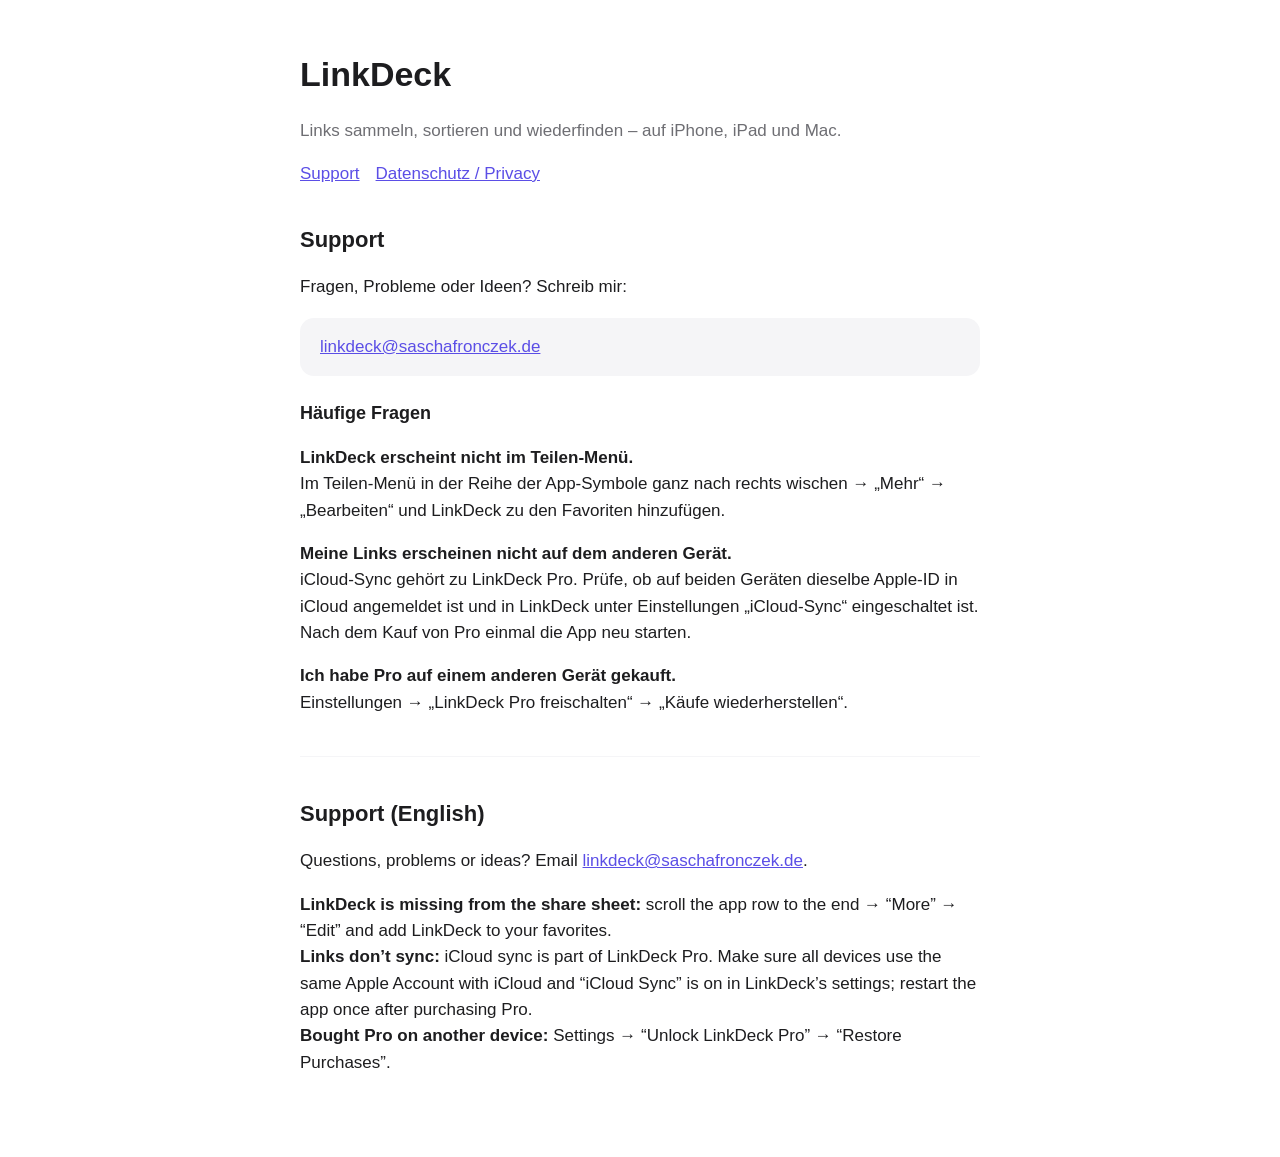
==== index.html @ c2d6adb9 "Support- und Datenschutzseite für LinkDeck Co-Authored-By: Claude Opus 5.5 (1M context) <noreply@ant" ====
<!doctype html>
<html lang="de">
<head>
<meta charset="utf-8"><meta name="viewport" content="width=device-width, initial-scale=1">
<title>LinkDeck – Support</title>
<link rel="stylesheet" href="style.css">
</head>
<body><main>
<h1>LinkDeck</h1>
<p class="muted">Links sammeln, sortieren und wiederfinden – auf iPhone, iPad und Mac.</p>
<nav><a href="index.html">Support</a><a href="privacy.html">Datenschutz / Privacy</a></nav>

<h2>Support</h2>
<p>Fragen, Probleme oder Ideen? Schreib mir:</p>
<div class="card"><a href="mailto:linkdeck@saschafronczek.de">linkdeck@saschafronczek.de</a></div>

<h3>Häufige Fragen</h3>
<p><strong>LinkDeck erscheint nicht im Teilen-Menü.</strong><br>
Im Teilen-Menü in der Reihe der App-Symbole ganz nach rechts wischen → „Mehr“ → „Bearbeiten“ und LinkDeck zu den Favoriten hinzufügen.</p>
<p><strong>Meine Links erscheinen nicht auf dem anderen Gerät.</strong><br>
iCloud-Sync gehört zu LinkDeck Pro. Prüfe, ob auf beiden Geräten dieselbe Apple-ID in iCloud angemeldet ist und in LinkDeck unter Einstellungen „iCloud-Sync“ eingeschaltet ist. Nach dem Kauf von Pro einmal die App neu starten.</p>
<p><strong>Ich habe Pro auf einem anderen Gerät gekauft.</strong><br>
Einstellungen → „LinkDeck Pro freischalten“ → „Käufe wiederherstellen“.</p>

<hr>
<h2 lang="en">Support (English)</h2>
<p lang="en">Questions, problems or ideas? Email <a href="mailto:linkdeck@saschafronczek.de">linkdeck@saschafronczek.de</a>.</p>
<p lang="en"><strong>LinkDeck is missing from the share sheet:</strong> scroll the app row to the end → “More” → “Edit” and add LinkDeck to your favorites.<br>
<strong>Links don’t sync:</strong> iCloud sync is part of LinkDeck Pro. Make sure all devices use the same Apple Account with iCloud and “iCloud Sync” is on in LinkDeck’s settings; restart the app once after purchasing Pro.<br>
<strong>Bought Pro on another device:</strong> Settings → “Unlock LinkDeck Pro” → “Restore Purchases”.</p>
</main></body></html>
---- style.css ----
:root { --bg:#ffffff; --fg:#1d1d1f; --muted:#6e6e73; --accent:#5b4ee6; --card:#f5f5f7; }
@media (prefers-color-scheme: dark) { :root { --bg:#000000; --fg:#f5f5f7; --muted:#a1a1a6; --accent:#8f86ff; --card:#1c1c1e; } }
* { box-sizing: border-box; }
body { margin:0; background:var(--bg); color:var(--fg); font:17px/1.55 -apple-system, BlinkMacSystemFont, "Helvetica Neue", Arial, sans-serif; }
main { max-width:720px; margin:0 auto; padding:48px 20px 64px; }
h1 { font-size:34px; margin:0 0 4px; } h2 { font-size:22px; margin:36px 0 8px; } h3 { font-size:18px; margin:24px 0 6px; }
p, li { color:var(--fg); } .muted { color:var(--muted); }
a { color:var(--accent); }
.card { background:var(--card); border-radius:14px; padding:16px 20px; margin:16px 0; }
nav { display:flex; gap:16px; margin:12px 0 32px; flex-wrap:wrap; }
hr { border:none; border-top:1px solid var(--card); margin:40px 0; }
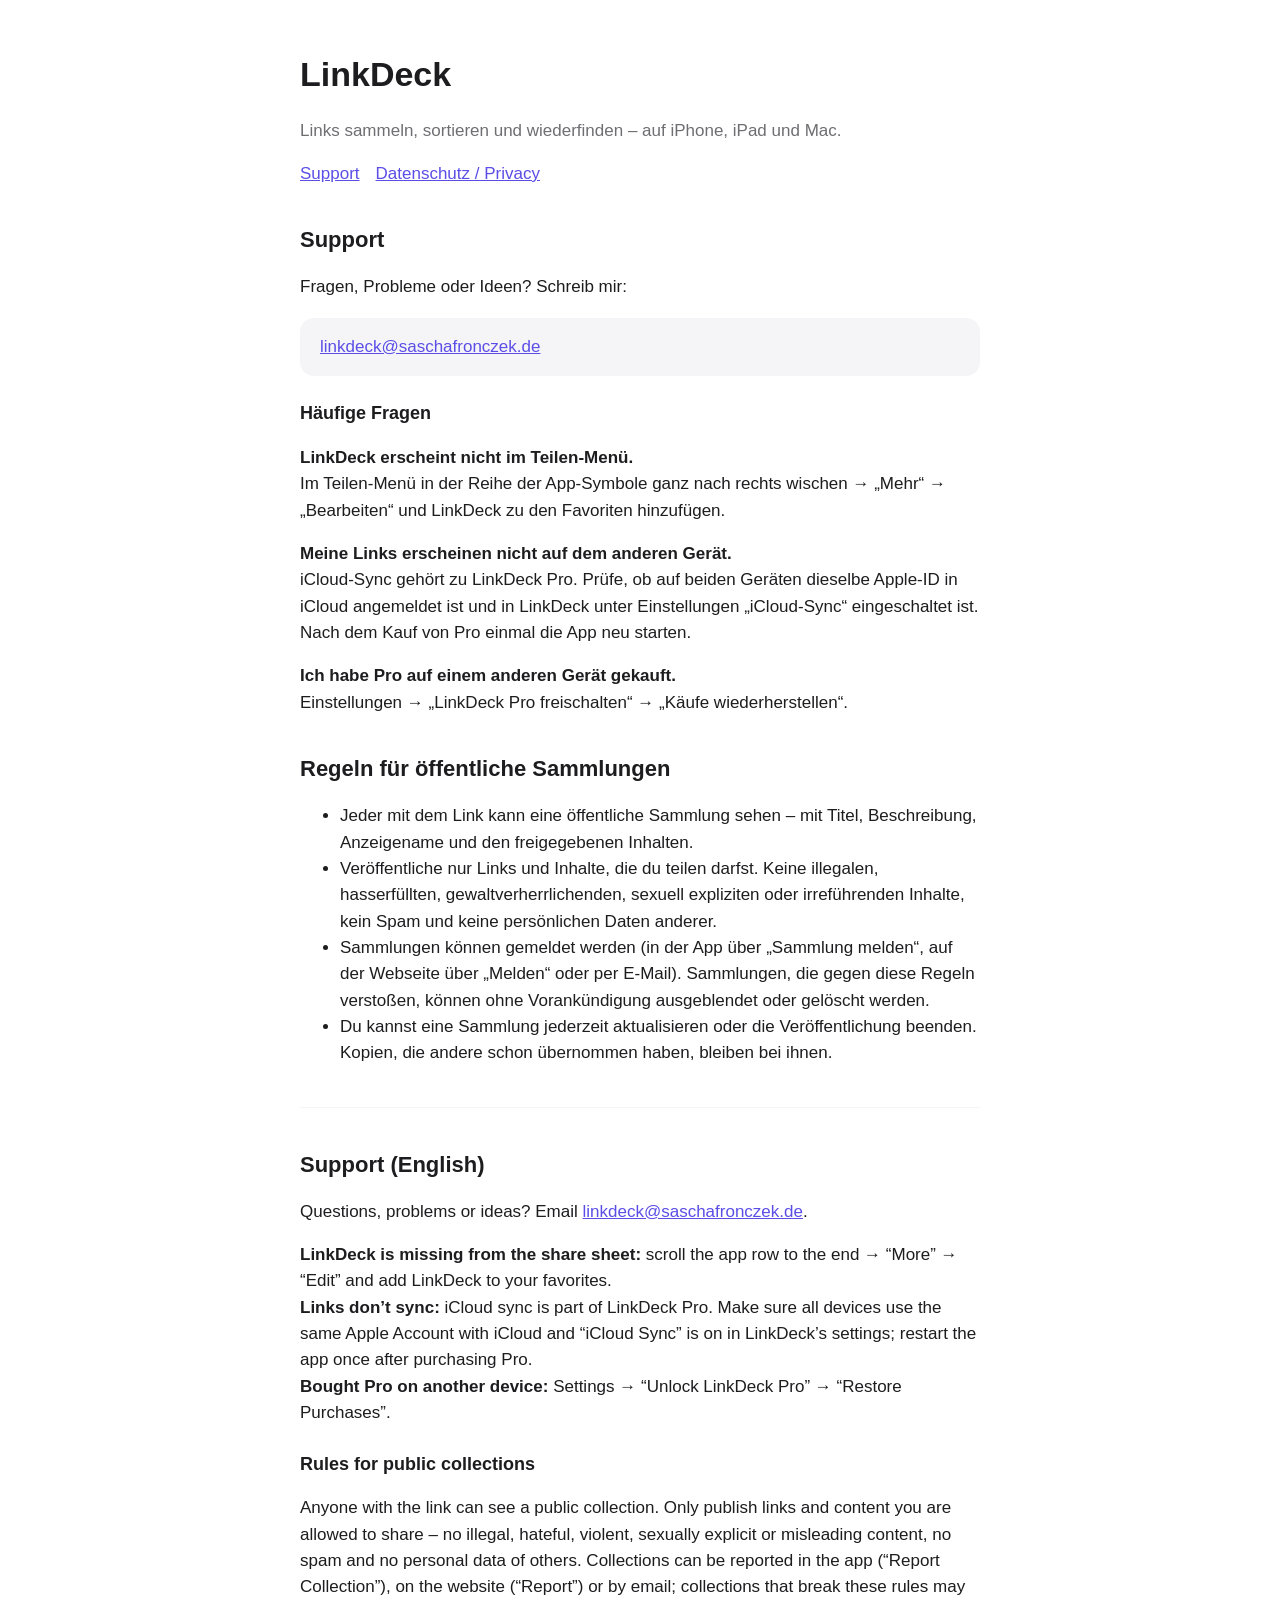
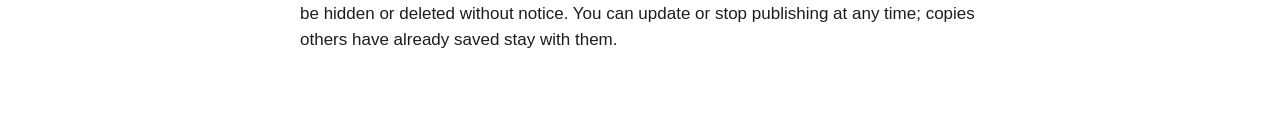
==== commit bcc20985: "Datenschutz und Regeln für öffentliche Sammlungen (LinkDeck 1.2)" ====
--- a/index.html
+++ b/index.html
@@ -22,10 +22,20 @@
 <p><strong>Ich habe Pro auf einem anderen Gerät gekauft.</strong><br>
 Einstellungen → „LinkDeck Pro freischalten“ → „Käufe wiederherstellen“.</p>
 
+<h2 id="regeln">Regeln für öffentliche Sammlungen</h2>
+<ul>
+<li>Jeder mit dem Link kann eine öffentliche Sammlung sehen – mit Titel, Beschreibung, Anzeigename und den freigegebenen Inhalten.</li>
+<li>Veröffentliche nur Links und Inhalte, die du teilen darfst. Keine illegalen, hasserfüllten, gewaltverherrlichenden, sexuell expliziten oder irreführenden Inhalte, kein Spam und keine persönlichen Daten anderer.</li>
+<li>Sammlungen können gemeldet werden (in der App über „Sammlung melden“, auf der Webseite über „Melden“ oder per E-Mail). Sammlungen, die gegen diese Regeln verstoßen, können ohne Vorankündigung ausgeblendet oder gelöscht werden.</li>
+<li>Du kannst eine Sammlung jederzeit aktualisieren oder die Veröffentlichung beenden. Kopien, die andere schon übernommen haben, bleiben bei ihnen.</li>
+</ul>
+
 <hr>
 <h2 lang="en">Support (English)</h2>
 <p lang="en">Questions, problems or ideas? Email <a href="mailto:linkdeck@saschafronczek.de">linkdeck@saschafronczek.de</a>.</p>
 <p lang="en"><strong>LinkDeck is missing from the share sheet:</strong> scroll the app row to the end → “More” → “Edit” and add LinkDeck to your favorites.<br>
 <strong>Links don’t sync:</strong> iCloud sync is part of LinkDeck Pro. Make sure all devices use the same Apple Account with iCloud and “iCloud Sync” is on in LinkDeck’s settings; restart the app once after purchasing Pro.<br>
 <strong>Bought Pro on another device:</strong> Settings → “Unlock LinkDeck Pro” → “Restore Purchases”.</p>
+<h3 lang="en" id="rules">Rules for public collections</h3>
+<p lang="en">Anyone with the link can see a public collection. Only publish links and content you are allowed to share – no illegal, hateful, violent, sexually explicit or misleading content, no spam and no personal data of others. Collections can be reported in the app (“Report Collection”), on the website (“Report”) or by email; collections that break these rules may be hidden or deleted without notice. You can update or stop publishing at any time; copies others have already saved stay with them.</p>
 </main></body></html>
